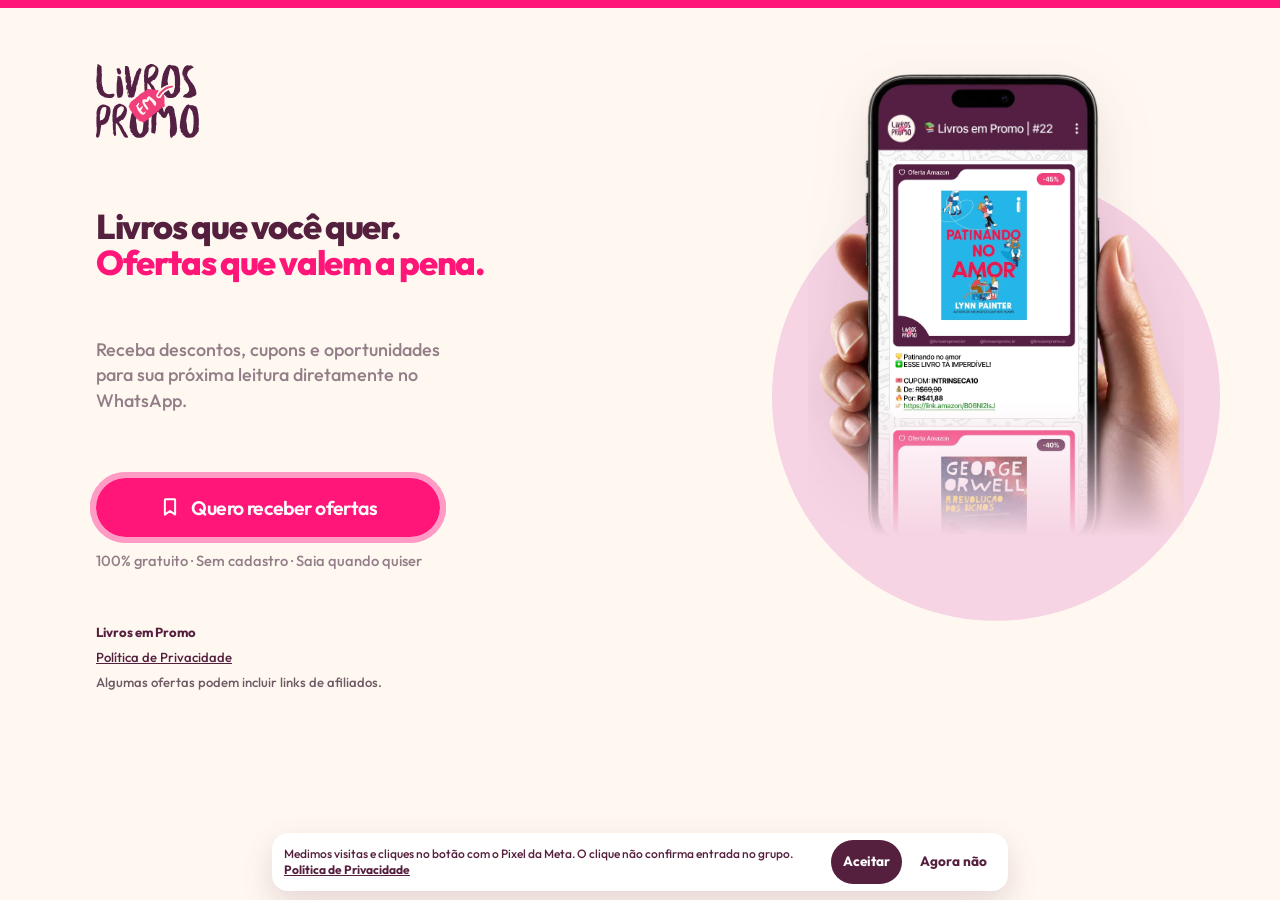
==== index.html @ 3d018a51 "Publica a landing page do Livros em Promo. Co-authored-by: Cursor <cursoragent@cursor.com>" ====
<!DOCTYPE html>
<html lang="pt-BR">
  <head>
    <meta charset="utf-8" />
    <meta name="viewport" content="width=device-width, initial-scale=1, viewport-fit=cover" />
    <title>Livros em Promo — Ofertas de livros no WhatsApp</title>
    <meta
      name="description"
      content="Receba descontos, cupons e oportunidades para sua próxima leitura diretamente no WhatsApp. Grupo gratuito, sem cadastro."
    />
    <link rel="canonical" href="https://www.livrosempromo.com.br/" />
    <meta name="theme-color" content="#FFF8F1" />
    <meta property="og:locale" content="pt_BR" />
    <meta property="og:type" content="website" />
    <meta property="og:site_name" content="Livros em Promo" />
    <meta property="og:title" content="Livros em Promo — Ofertas de livros no WhatsApp" />
    <meta
      property="og:description"
      content="Receba descontos, cupons e oportunidades para sua próxima leitura diretamente no WhatsApp."
    />
    <meta property="og:url" content="https://www.livrosempromo.com.br/" />
    <meta property="og:image" content="https://www.livrosempromo.com.br/img/seo.webp" />
    <meta property="og:image:width" content="1200" />
    <meta property="og:image:height" content="675" />
    <meta name="twitter:card" content="summary_large_image" />
    <meta name="twitter:title" content="Livros em Promo — Ofertas de livros no WhatsApp" />
    <meta
      name="twitter:description"
      content="Receba descontos, cupons e oportunidades para sua próxima leitura diretamente no WhatsApp."
    />
    <meta name="twitter:image" content="https://www.livrosempromo.com.br/img/seo.webp" />
    <link rel="icon" href="img/logo_livros.svg" type="image/svg+xml" />
    <link rel="preload" href="fonts/outfit-800.woff2" as="font" type="font/woff2" crossorigin />
    <link rel="preload" href="assets/mockup.webp" as="image" />
    <link rel="preload" href="img/oferta_1_1x.webp" as="image" />
    <link rel="stylesheet" href="css/styles.css?v=20261020c" />
  </head>
  <body>
    <main class="page">
      <div class="layout">
        <p class="logo-wrap">
          <img class="logo" src="img/logo_livros.svg" width="269" height="193" alt="Livros em Promo" />
        </p>
        <h1>
          <span class="line-wine">Livros que você quer.</span>
          <span class="line-pink">Ofertas que valem a pena.</span>
        </h1>
        <p class="lead">
          Receba descontos, cupons e oportunidades para sua próxima leitura diretamente no WhatsApp.
        </p>
        <div class="stage">
          <div class="phone" role="img" aria-label="Celular com exemplos de ofertas reais do grupo Livros em Promo">
            <img
              class="phone-frame"
              src="assets/mockup.webp"
              width="840"
              height="1374"
              alt=""
              decoding="async"
            />
            <div class="screen">
              <div class="reel" data-reel>
                <img
                  src="img/oferta_1_1x.webp"
                  width="526"
                  height="716"
                  alt=""
                  fetchpriority="high"
                  decoding="async"
                />
                <img src="img/oferta_2_1x.webp" width="526" height="716" alt="" loading="lazy" decoding="async" />
                <img src="img/oferta_3_1x.webp" width="526" height="716" alt="" loading="lazy" decoding="async" />
                <img src="img/oferta_4_1x.webp" width="526" height="716" alt="" loading="lazy" decoding="async" />
                <img src="img/oferta_5_1x.webp" width="526" height="716" alt="" loading="lazy" decoding="async" />
                <img src="img/oferta_6_1x.webp" width="526" height="716" alt="" loading="lazy" decoding="async" />
                <img src="img/oferta_7_1x.webp" width="526" height="716" alt="" loading="lazy" decoding="async" />
              </div>
            </div>
          </div>
        </div>
        <div class="cta-block">
          <a class="cta" id="cta" href="https://chat.whatsapp.com/Fol3BU9pi4s0v19YUi4YiA?mode=gi_t">
            <svg width="22" height="22" viewBox="0 0 24 24" aria-hidden="true">
              <path
                fill="none"
                stroke="currentColor"
                stroke-width="2.15"
                stroke-linejoin="round"
                stroke-linecap="round"
                d="M7 3.6h10a.6.6 0 0 1 .6.6v16.1L12 16.4 6.4 20.3V4.2a.6.6 0 0 1 .6-.6z"
              />
            </svg>
            Quero receber ofertas
          </a>
          <p class="trust" id="trust">100% gratuito · Sem cadastro · Saia quando quiser</p>
        </div>
      </div>
      <footer class="footer">
        <p class="footer-brand">Livros em Promo</p>
        <p><a href="privacidade.html">Política de Privacidade</a></p>
        <p>Algumas ofertas podem incluir links de afiliados.</p>
      </footer>
    </main>
    <div class="consent" id="consent" hidden>
      <p>
        Medimos visitas e cliques no botão com o Pixel da Meta. O clique não confirma entrada no grupo.
        <a href="privacidade.html">Política de Privacidade</a>
      </p>
      <div class="consent-actions">
        <button class="consent-accept" id="consent-accept" type="button">Aceitar</button>
        <button class="consent-decline" id="consent-decline" type="button">Agora não</button>
      </div>
    </div>
    <script src="js/config.js"></script>
    <script src="js/main.js"></script>
  </body>
</html>
---- css/styles.css ----
@font-face {
  font-family: "Outfit";
  font-style: normal;
  font-weight: 500;
  font-display: swap;
  src: url("../fonts/outfit-500.woff2") format("woff2");
}

@font-face {
  font-family: "Outfit";
  font-style: normal;
  font-weight: 600;
  font-display: swap;
  src: url("../fonts/outfit-600.woff2") format("woff2");
}

@font-face {
  font-family: "Outfit";
  font-style: normal;
  font-weight: 700;
  font-display: swap;
  src: url("../fonts/outfit-700.woff2") format("woff2");
}

@font-face {
  font-family: "Outfit";
  font-style: normal;
  font-weight: 800;
  font-display: swap;
  src: url("../fonts/outfit-800.woff2") format("woff2");
}

:root {
  --cream: #fff8f1;
  --wine: #55203e;
  --pink: #ff1678;
  --ink: #6e5a64;
  --white: #ffffff;
  --shadow: 0 14px 28px rgba(255, 22, 120, 0.26);
}

*,
*::before,
*::after {
  box-sizing: border-box;
}

html {
  scroll-behavior: auto;
}

body {
  margin: 0;
  min-height: 100vh;
  background: var(--cream);
  color: var(--wine);
  font-family: "Outfit", "Avenir Next", "Segoe UI", sans-serif;
  font-weight: 500;
  line-height: 1.45;
}

body::before {
  content: "";
  display: block;
  height: 0.5rem;
  background: var(--pink);
}

img {
  max-width: 100%;
  height: auto;
}

a {
  color: inherit;
}

.page {
  width: min(68rem, calc(100% - 2.5rem));
  margin: 0 auto;
  padding: 1.35rem 0 calc(1.5rem + env(safe-area-inset-bottom));
}

.layout {
  display: grid;
  grid-template-areas:
    "logo"
    "title"
    "lead"
    "stage"
    "cta";
  justify-items: center;
  text-align: center;
}

.logo-wrap {
  grid-area: logo;
  margin: 0 0 0.85rem;
}

.logo {
  width: auto;
  height: 4.35rem;
}

h1 {
  grid-area: title;
  margin: 0.35rem 0 0;
  max-width: 18em;
  font-size: clamp(1.6rem, 7.15vw, 2.15rem);
  font-weight: 800;
  line-height: 1.05;
  letter-spacing: -0.04em;
}

h1 span {
  display: block;
  text-wrap: balance;
}

.line-wine {
  color: var(--wine);
}

.line-pink {
  color: var(--pink);
}

.lead {
  grid-area: lead;
  max-width: 22rem;
  margin: 0.7rem 0 0;
  color: #927d88;
  font-size: 0.98rem;
  line-height: 1.4;
}

.stage {
  grid-area: stage;
  position: relative;
  width: 100%;
  display: grid;
  place-items: center;
  margin-top: 0.35rem;
}

.stage::before {
  content: "";
  position: absolute;
  z-index: 0;
  width: min(92vw, 24rem);
  aspect-ratio: 1;
  border-radius: 50%;
  background: #f6d4e3;
  top: 58%;
  left: 50%;
  transform: translate(-50%, -42%);
}

.phone {
  position: relative;
  z-index: 1;
  width: min(78vw, 20.5rem);
  margin-bottom: -18%;
  filter: drop-shadow(0 18px 28px rgba(85, 32, 62, 0.12));
  -webkit-mask-image: linear-gradient(to bottom, #000 58%, transparent 80%);
  mask-image: linear-gradient(to bottom, #000 58%, transparent 80%);
  -webkit-mask-repeat: no-repeat;
  mask-repeat: no-repeat;
  -webkit-mask-size: 100% 100%;
  mask-size: 100% 100%;
}

.phone-frame {
  display: block;
  width: 100%;
  height: auto;
}

.screen {
  position: absolute;
  z-index: 1;
  left: 19.4%;
  top: 18.15%;
  width: 54.9%;
  height: 61.6%;
  overflow: hidden;
  border-bottom-left-radius: 1.15rem;
  border-bottom-right-radius: 1.15rem;
}

.reel {
  width: 92%;
  margin: 0.28rem auto 0;
  display: flex;
  flex-direction: column;
  gap: 0.45rem;
}

.reel img {
  display: block;
  width: 100%;
  height: auto;
  border-radius: 0.85rem;
}

.cta-block {
  grid-area: cta;
  position: relative;
  z-index: 2;
  width: min(84vw, 21.5rem);
  margin-top: -4.4rem;
  display: flex;
  flex-direction: column;
  align-items: center;
  gap: 0.85rem;
}

.cta {
  display: inline-flex;
  align-items: center;
  justify-content: center;
  gap: 0.65rem;
  width: 100%;
  min-height: 3.65rem;
  padding: 1rem 1.4rem;
  border-radius: 999px;
  background: var(--pink);
  color: var(--white);
  font-size: 1.22rem;
  font-weight: 600;
  line-height: 1;
  letter-spacing: -0.03em;
  text-decoration: none;
  box-shadow: 0 0 0 6px #ff9bc4;
  position: relative;
  animation: cta-zoom 2.6s ease-in-out infinite;
}

.cta::after {
  content: "";
  position: absolute;
  inset: -6px;
  border-radius: inherit;
  border: 6px solid #ff9bc4;
  pointer-events: none;
  animation: cta-ring 2.6s ease-out infinite;
}

.cta svg {
  flex: 0 0 auto;
}

.cta:focus-visible,
.footer a:focus-visible,
.consent a:focus-visible,
.consent button:focus-visible,
.back:focus-visible {
  outline: 3px solid var(--wine);
  outline-offset: 3px;
}

.trust {
  margin: 0;
  color: #927d88;
  font-size: 0.92rem;
}

.footer {
  margin-top: 1.75rem;
  display: flex;
  flex-direction: column;
  align-items: center;
  gap: 0.35rem;
  color: var(--ink);
  font-size: 0.82rem;
  text-align: center;
}

.footer p {
  margin: 0;
}

.footer-brand {
  color: var(--wine);
  font-weight: 700;
}

.footer a {
  color: var(--wine);
}

.consent {
  position: fixed;
  z-index: 5;
  left: 0.65rem;
  right: 0.65rem;
  bottom: calc(0.55rem + env(safe-area-inset-bottom));
  display: flex;
  flex-wrap: nowrap;
  align-items: center;
  justify-content: space-between;
  gap: 0.55rem;
  max-width: 46rem;
  margin: 0 auto;
  padding: 0.45rem 0.55rem 0.45rem 0.75rem;
  border-radius: 1rem;
  background: var(--white);
  color: var(--wine);
  box-shadow: 0 12px 32px rgba(85, 32, 62, 0.16);
}

.consent[hidden] {
  display: none;
}

.consent p {
  margin: 0;
  flex: 1 1 auto;
  font-size: 0.75rem;
  line-height: 1.3;
}

.consent a {
  font-weight: 700;
}

.consent-actions {
  display: flex;
  gap: 0.4rem;
}

.consent button {
  min-height: 2.75rem;
  border: 0;
  border-radius: 999px;
  padding: 0.4rem 0.75rem;
  font: inherit;
  font-size: 0.85rem;
  font-weight: 700;
  white-space: nowrap;
  cursor: pointer;
}

body:has(.consent:not([hidden])) .page {
  padding-bottom: calc(8.5rem + env(safe-area-inset-bottom));
}

.consent-accept {
  background: var(--wine);
  color: var(--white);
}

.consent-decline {
  background: transparent;
  color: var(--wine);
}

.article {
  width: min(40rem, calc(100% - 2rem));
  margin: 0 auto;
  padding: 1.5rem 0 3rem;
}

.article .logo {
  height: 2.8rem;
}

.article h1 {
  max-width: none;
  margin: 1rem 0 0.5rem;
  font-size: clamp(1.8rem, 4vw, 2.4rem);
  text-align: left;
}

.article p,
.article li {
  color: var(--ink);
  font-size: 1rem;
}

.article h2 {
  margin: 1.6rem 0 0.4rem;
  font-size: 1.15rem;
}

.article ul {
  padding-left: 1.1rem;
}

.back {
  display: inline-block;
  margin-top: 1.5rem;
  color: var(--wine);
  font-weight: 700;
}

@media (min-width: 960px) {
  .page {
    padding-top: 2.25rem;
  }

  .layout {
    grid-template-columns: minmax(0, 1fr) auto;
    grid-template-areas:
      "logo stage"
      "title stage"
      "lead stage"
      "cta stage";
    align-items: center;
    justify-items: start;
    column-gap: 3.5rem;
    text-align: left;
  }

  .logo-wrap {
    margin-bottom: 1.25rem;
  }

  .logo {
    height: 4.6rem;
  }

  h1 {
    max-width: none;
    font-size: clamp(2.15rem, 2.35vw, 2.65rem);
  }

  .lead {
    margin-top: 1rem;
    font-size: 1.125rem;
  }

  .stage {
    margin-top: 0;
    align-self: center;
  }

  .stage::before {
    width: 28rem;
  }

  .phone {
    width: min(23.5rem, 68vh);
  }

  .cta-block {
    align-items: flex-start;
    margin-top: 1.6rem;
  }

  .footer {
    align-items: flex-start;
    text-align: left;
    margin-top: 2rem;
  }
}

@media (max-width: 959px) and (max-height: 640px) {
  .logo {
    height: 3.4rem;
  }

  h1 {
    font-size: 1.45rem;
  }

  .phone {
    width: min(68vw, 17rem);
  }
}

@media (max-width: 359px) {
  h1 {
    font-size: 1.35rem;
  }

  .phone {
    width: min(82vw, 16.5rem);
  }
}

@keyframes cta-zoom {
  0%,
  100% {
    transform: scale(1);
  }

  42% {
    transform: scale(1.045);
  }
}

@keyframes cta-ring {
  0% {
    transform: scale(1);
    opacity: 1;
  }

  55% {
    transform: scale(1.12);
    opacity: 0;
  }

  100% {
    transform: scale(1.12);
    opacity: 0;
  }
}

@media (prefers-reduced-motion: reduce) {
  .reel {
    transform: none !important;
  }

  .cta,
  .cta::after {
    animation: none;
  }
}
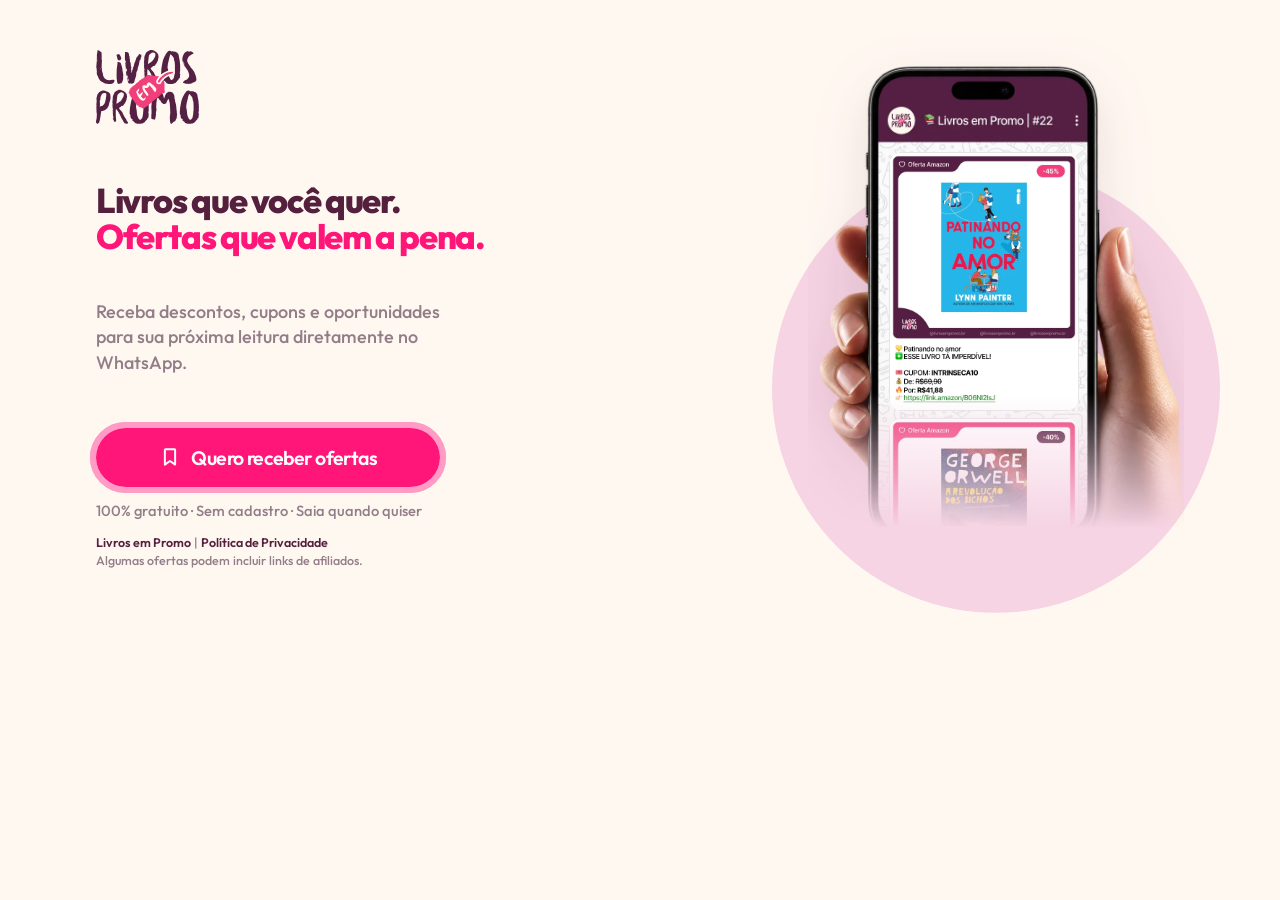
==== commit 40e03cde: "Fixa o botão no celular e tira o que cobria a oferta. Co-authored-by: Cursor <cursoragent@cursor.com" ====
--- a/index.html
+++ b/index.html
@@ -33,7 +33,7 @@
     <link rel="preload" href="fonts/outfit-800.woff2" as="font" type="font/woff2" crossorigin />
     <link rel="preload" href="assets/mockup.webp" as="image" />
     <link rel="preload" href="img/oferta_1_1x.webp" as="image" />
-    <link rel="stylesheet" href="css/styles.css?v=20261020c" />
+    <link rel="stylesheet" href="css/styles.css?v=20261020e" />
   </head>
   <body>
     <main class="page">
@@ -93,24 +93,17 @@
             Quero receber ofertas
           </a>
           <p class="trust" id="trust">100% gratuito · Sem cadastro · Saia quando quiser</p>
+          <footer class="footer">
+            <p>
+              <span class="footer-brand">Livros em Promo</span>
+              <span aria-hidden="true"> | </span>
+              <a href="privacidade.html">Política de Privacidade</a>
+            </p>
+            <p>Algumas ofertas podem incluir links de afiliados.</p>
+          </footer>
         </div>
       </div>
-      <footer class="footer">
-        <p class="footer-brand">Livros em Promo</p>
-        <p><a href="privacidade.html">Política de Privacidade</a></p>
-        <p>Algumas ofertas podem incluir links de afiliados.</p>
-      </footer>
     </main>
-    <div class="consent" id="consent" hidden>
-      <p>
-        Medimos visitas e cliques no botão com o Pixel da Meta. O clique não confirma entrada no grupo.
-        <a href="privacidade.html">Política de Privacidade</a>
-      </p>
-      <div class="consent-actions">
-        <button class="consent-accept" id="consent-accept" type="button">Aceitar</button>
-        <button class="consent-decline" id="consent-decline" type="button">Agora não</button>
-      </div>
-    </div>
     <script src="js/config.js"></script>
     <script src="js/main.js"></script>
   </body>
--- a/css/styles.css
+++ b/css/styles.css
@@ -57,13 +57,6 @@
   font-family: "Outfit", "Avenir Next", "Segoe UI", sans-serif;
   font-weight: 500;
   line-height: 1.45;
-}
-
-body::before {
-  content: "";
-  display: block;
-  height: 0.5rem;
-  background: var(--pink);
 }
 
 img {
@@ -253,8 +246,6 @@
 
 .cta:focus-visible,
 .footer a:focus-visible,
-.consent a:focus-visible,
-.consent button:focus-visible,
 .back:focus-visible {
   outline: 3px solid var(--wine);
   outline-offset: 3px;
@@ -267,13 +258,13 @@
 }
 
 .footer {
-  margin-top: 1.75rem;
   display: flex;
   flex-direction: column;
   align-items: center;
-  gap: 0.35rem;
-  color: var(--ink);
-  font-size: 0.82rem;
+  gap: 0.12rem;
+  color: #927d88;
+  font-size: 0.78rem;
+  line-height: 1.3;
   text-align: center;
 }
 
@@ -281,79 +272,11 @@
   margin: 0;
 }
 
-.footer-brand {
-  color: var(--wine);
-  font-weight: 700;
-}
-
+.footer-brand,
 .footer a {
   color: var(--wine);
-}
-
-.consent {
-  position: fixed;
-  z-index: 5;
-  left: 0.65rem;
-  right: 0.65rem;
-  bottom: calc(0.55rem + env(safe-area-inset-bottom));
-  display: flex;
-  flex-wrap: nowrap;
-  align-items: center;
-  justify-content: space-between;
-  gap: 0.55rem;
-  max-width: 46rem;
-  margin: 0 auto;
-  padding: 0.45rem 0.55rem 0.45rem 0.75rem;
-  border-radius: 1rem;
-  background: var(--white);
-  color: var(--wine);
-  box-shadow: 0 12px 32px rgba(85, 32, 62, 0.16);
-}
-
-.consent[hidden] {
-  display: none;
-}
-
-.consent p {
-  margin: 0;
-  flex: 1 1 auto;
-  font-size: 0.75rem;
-  line-height: 1.3;
-}
-
-.consent a {
-  font-weight: 700;
-}
-
-.consent-actions {
-  display: flex;
-  gap: 0.4rem;
-}
-
-.consent button {
-  min-height: 2.75rem;
-  border: 0;
-  border-radius: 999px;
-  padding: 0.4rem 0.75rem;
-  font: inherit;
-  font-size: 0.85rem;
-  font-weight: 700;
-  white-space: nowrap;
-  cursor: pointer;
-}
-
-body:has(.consent:not([hidden])) .page {
-  padding-bottom: calc(8.5rem + env(safe-area-inset-bottom));
-}
-
-.consent-accept {
-  background: var(--wine);
-  color: var(--white);
-}
-
-.consent-decline {
-  background: transparent;
-  color: var(--wine);
+  font-weight: 600;
+  text-decoration: none;
 }
 
 .article {
@@ -452,7 +375,29 @@
   .footer {
     align-items: flex-start;
     text-align: left;
-    margin-top: 2rem;
+  }
+}
+
+@media (max-width: 959px) {
+  .page {
+    padding-bottom: calc(12.5rem + env(safe-area-inset-bottom));
+  }
+
+  .cta-block {
+    position: fixed;
+    z-index: 4;
+    left: 0;
+    right: 0;
+    bottom: 30px;
+    width: 100%;
+    margin-top: 0;
+    padding: 1.4rem 1.15rem calc(0.55rem + env(safe-area-inset-bottom));
+    gap: 0.55rem;
+    background: linear-gradient(to bottom, rgba(255, 248, 241, 0) 0%, var(--cream) 28%);
+  }
+
+  .cta {
+    width: min(84vw, 21.5rem);
   }
 }
 
